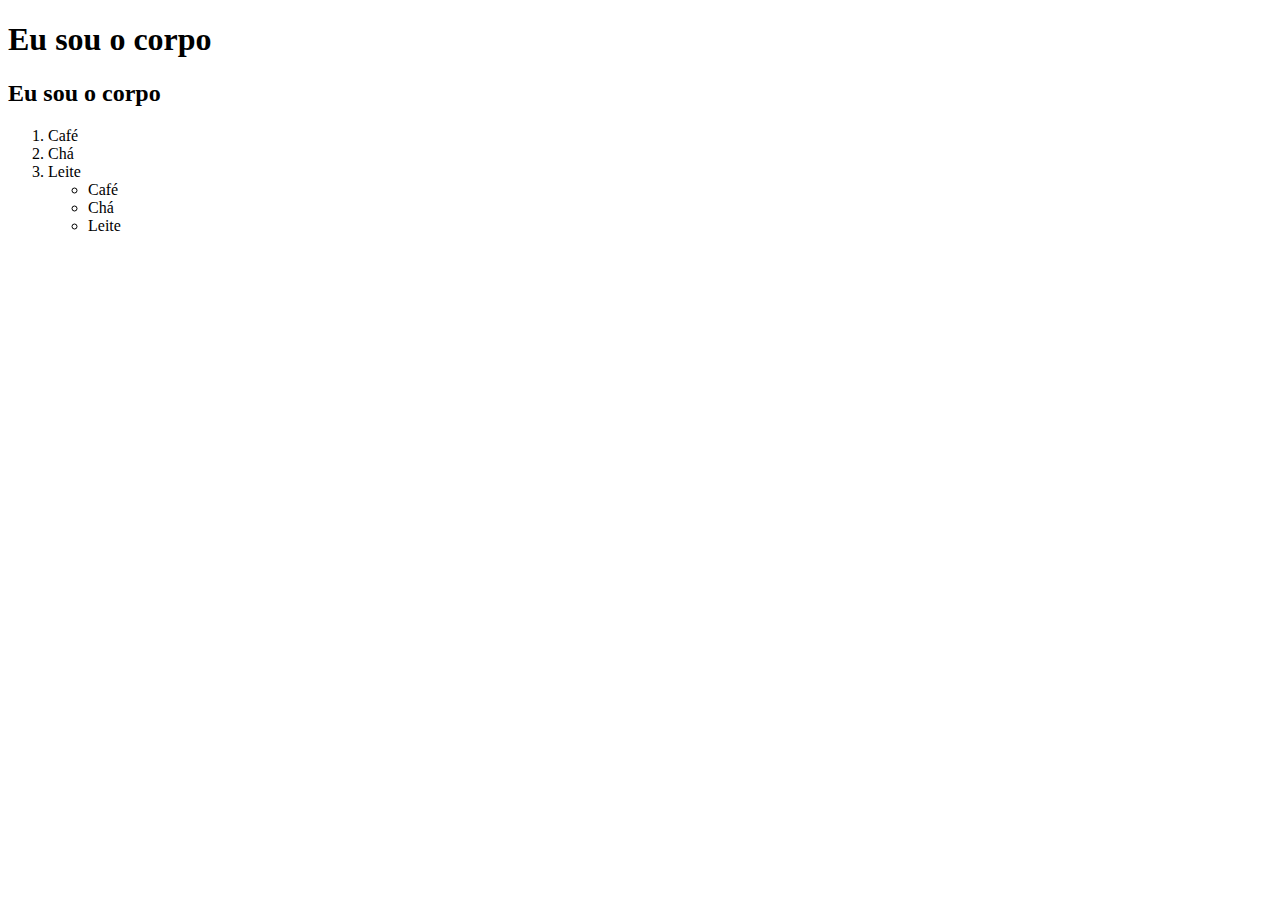
==== index.html @ 8d8fb108 "Add files via upload" ====
<!DOCTYPE html>
<html>
<head>
    <title>Olá, eu sou a cabeça</title>
</head>
<body>
    <h1>Eu sou o corpo</h1>
    <h2>Eu sou o corpo</h2>
    
</body>
<ol>
<li>Café</li>
<li>Chá</li>
<li>Leite</li>

<ul>

    <li>Café</li>
<li>Chá</li>
<li>Leite</li>
</ul>

</ol>
</html>
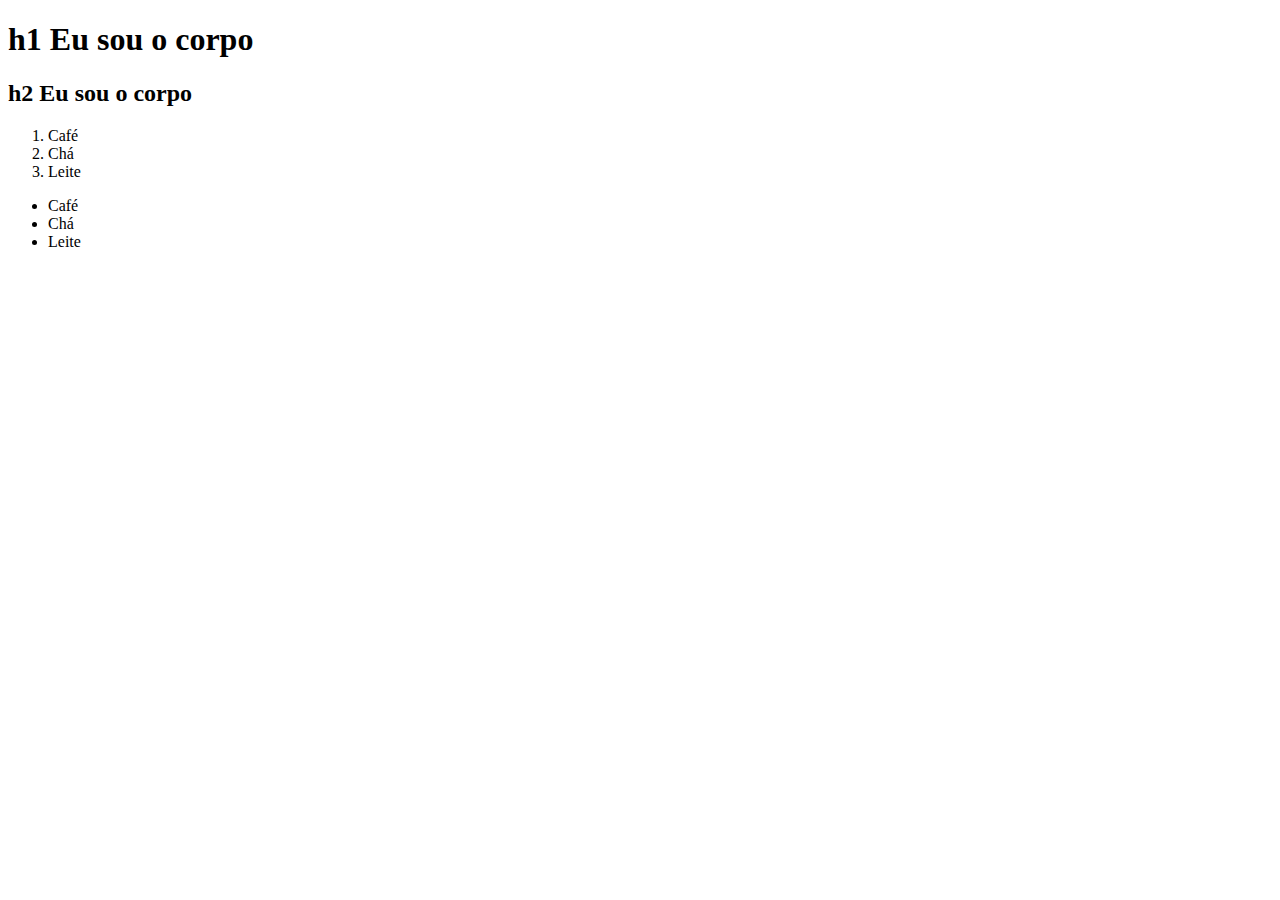
==== commit bc27e218: "Add files via upload" ====
--- a/index.html
+++ b/index.html
@@ -1,24 +1,23 @@
 <!DOCTYPE html>
-<html>
-<head>
-    <title>Olá, eu sou a cabeça</title>
-</head>
-<body>
-    <h1>Eu sou o corpo</h1>
-    <h2>Eu sou o corpo</h2>
-    
-</body>
-<ol>
-<li>Café</li>
-<li>Chá</li>
-<li>Leite</li>
+    <html>
+        <head>
+          <title>Olá, eu sou a cabeça</title>
+        </head>
+        <body>
+            <h1>h1 Eu sou o corpo</h1>
+            <h2>h2 Eu sou o corpo</h2>    
+        </body>
 
-<ul>
-
-    <li>Café</li>
-<li>Chá</li>
-<li>Leite</li>
-</ul>
-
-</ol>
+            <ol>
+                <li>Café</li>
+                <li>Chá</li>
+                <li>Leite</li>
+            </ol>
+               
+            <ul>
+            <li>Café</li>
+                <li>Chá</li>
+                <li>Leite</li>
+            </ul>
+            
 </html>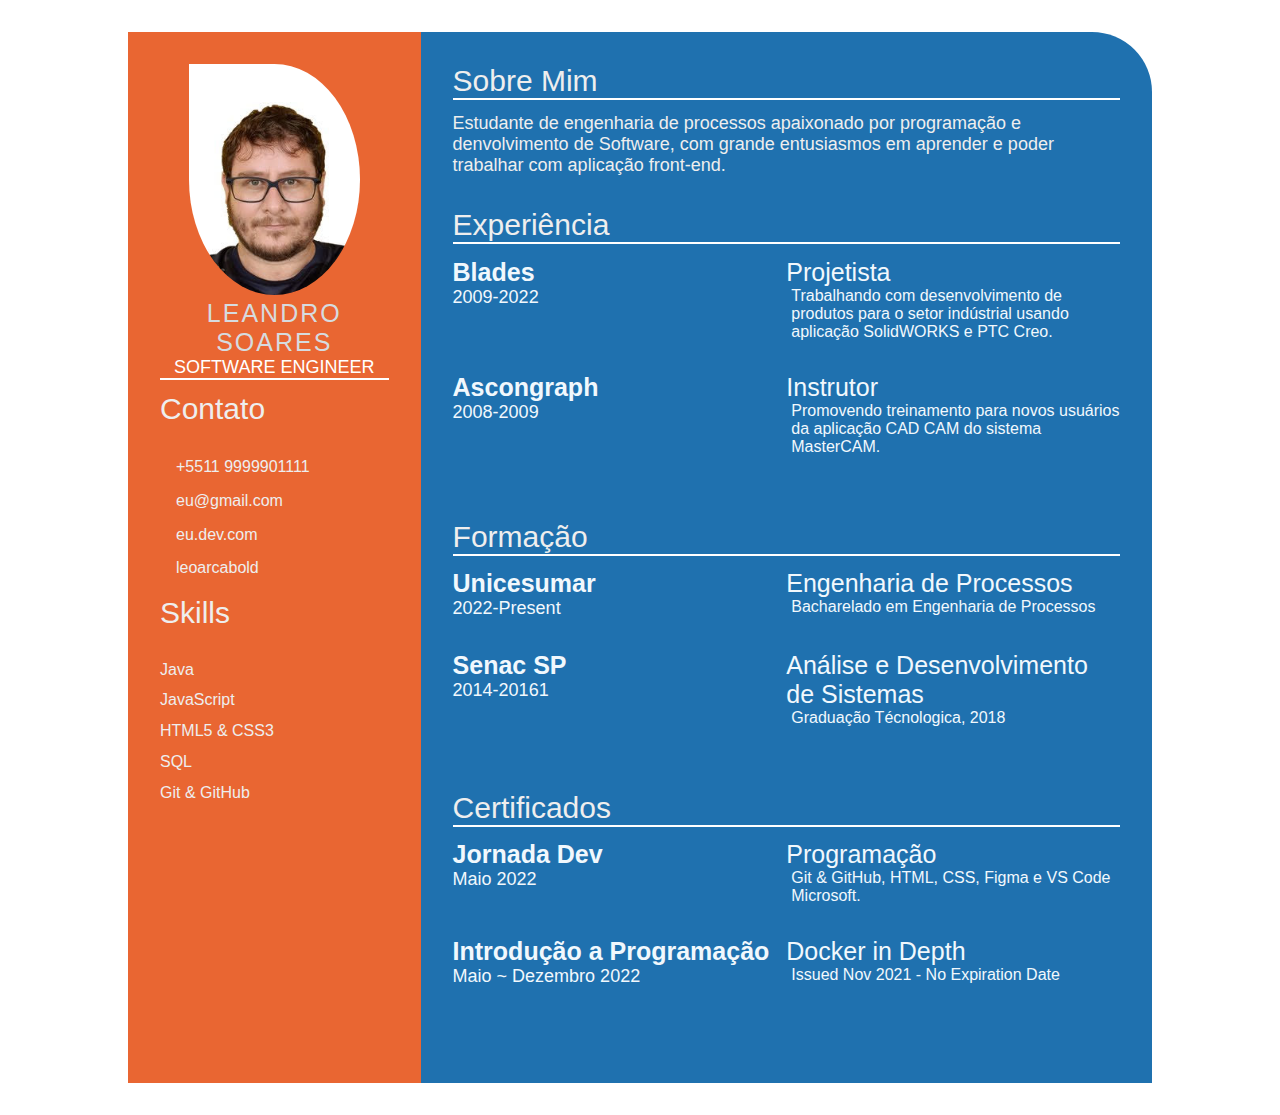
==== commit 612339c9: "alteracao-curriculo" ====
--- a/index.html
+++ b/index.html
@@ -1,23 +1,147 @@
+
 <!DOCTYPE html>
-    <html>
-        <head>
-          <title>Olá, eu sou a cabeça</title>
-        </head>
-        <body>
-            <h1>h1 Eu sou o corpo</h1>
-            <h2>h2 Eu sou o corpo</h2>    
-        </body>
+<html lang="en">
+<head>
+    <meta charset="UTF-8">
+    <meta http-equiv="X-UA-Compatible" content="IE=edge">
+    <meta name="viewport" content="width=device-width, initial-scale=1.0">
+    <title>Leandro CV</title>
 
-            <ol>
-                <li>Café</li>
-                <li>Chá</li>
-                <li>Leite</li>
-            </ol>
-               
-            <ul>
-            <li>Café</li>
-                <li>Chá</li>
-                <li>Leite</li>
-            </ul>
-            
-</html>+    <!-- Custom CSS -->
+    <link rel="stylesheet" href="style.css">
+</head>
+
+<body>
+    <main class="resume-contents">
+        <section class="left-section">
+            <div class="left-section-contents">
+                <div class="profile">
+                    <img class="profile-image" src="img/profile-image.jpg" alt="Profile image">
+                    <p class="name">LEANDRO SOARES</p>
+                    <p class="profession">Software Engineer</p>
+                </div>
+                <div class="contact-info">
+                    <p class="left-title">Contato</p>
+                    <ul>
+                        <li><i class="fa fa-phone"></i>+5511 9999901111
+                        </li>
+                        <li><i class="fa fa-envelope"></i>eu@gmail.com
+                        </li>
+                        <li><i class="fa fa-globe"></i>eu.dev.com
+                        </li>
+                        <li><i class="fa fa-github"></i>leoarcabold
+                        </li>
+                    </ul>
+                </div>
+                <div class="skills">
+                    <p class="left-title">Skills</p>
+                    <ul>
+                        <li><p>Java</p></li>
+                        <li><p>JavaScript</p></li>
+                        <li><p>HTML5 &amp; CSS3</p></li>
+                        <li><p>SQL</p></li>
+                        <li><p>Git &amp; GitHub</p></li>
+                    </ul>
+                </div>
+            </div>
+        </section>
+
+        <section class="right-section">
+            <div class="right-section-contents">
+                <section class="about gap">
+                    <div class="right-title">Sobre Mim</div>
+                    <p class="about-me-contents">
+                        Estudante de engenharia de processos apaixonado por programação e denvolvimento de Software, 
+                        com grande entusiasmos em aprender e poder trabalhar com aplicação front-end.
+                    </p>
+                </section>
+
+                <section class="experience gap">
+                    <div class="right-title">Experiência</div>
+                    <div class="experience-contents">
+                        <div class="exp-left">
+                            <p class="exp-company-name">Blades</p>
+                            <p class="exp-time-period">2009-2022</p>
+                        </div>
+                        <div class="exp-right">
+                            <p class="exp-position">Projetista</p>
+                            <p class="exp-desc">
+                                Trabalhando com desenvolvimento de produtos para o setor indústrial usando aplicação SolidWORKS e PTC Creo.  
+                            </p>
+                        </div>
+                    </div>
+                    <div class="experience-contents">
+                        <div class="exp-left">
+                            <p class="exp-company-name">Ascongraph</p>
+                            <p class="exp-time-period">2008-2009</p>
+                        </div>
+                        <div class="exp-right">
+                            <p class="exp-position">Instrutor</p>
+                            <p class="exp-desc">
+                                Promovendo treinamento para novos usuários da aplicação CAD CAM do sistema MasterCAM.
+                            </p>
+                        </div>
+                    </div>
+                    
+                </section>
+
+                <section class="education gap">
+                    <div class="right-title">Formação</div>
+                    <div class="education-contents">
+                        <div class="education-left">
+                            <p class="education-school-name">Unicesumar</p>
+                            <p class="educationp-time-period">2022-Present</p>
+                        </div>
+                        <div class="education-right">
+                            <p class="education-subject">Engenharia de Processos</p>
+                            <p class="education-desc">
+                                Bacharelado em Engenharia de Processos
+                            </p>
+                        </div>
+                    </div>
+                    <div class="education-contents">
+                        <div class="education-left">
+                            <p class="education-school-name">Senac SP</p>
+                            <p class="educationp-time-period">2014-20161</p>
+                        </div>
+                        <div class="education-right">
+                            <p class="education-subject">Análise e Desenvolvimento de Sistemas</p>
+                            <p class="education-desc">
+                                Graduação Técnologica, 2018
+                            </p>
+                        </div>
+                    </div>
+                </section>
+
+                <section class="awards gap">
+                    <div class="right-title">Certificados</div>
+                    <div class="awards-contents">
+                        <div class="awards-left">
+                            <p class="awards-company-name">Jornada Dev</p>
+                            <p class="awards-time-period">Maio 2022</p>
+                        </div>
+                        <div class="awards-right">
+                            <p class="awards-name">Programação</p>
+                            <p class="awards-desc">
+                                Git & GitHub, HTML, CSS, Figma e VS Code Microsoft.
+                            </p>
+                        </div>
+                    </div>
+                    <div class="awards-contents">
+                        <div class="awards-left">
+                            <p class="awards-company-name">Introdução a Programação</p>
+                            <p class="awards-time-period">Maio ~ Dezembro 2022</p>
+                        </div>
+                        <div class="awards-right">
+                            <p class="awards-name">Docker in Depth</p>
+                            <p class="awards-desc">
+                                Issued Nov 2021 - No Expiration Date
+                            </p>
+                        </div>
+                    </div>
+                </section>
+            </div>
+        </section>
+    </main>
+
+</body></html>--- a/style.css
+++ b/style.css
@@ -0,0 +1,147 @@
+* {
+    margin: 0;
+    padding: 0;
+    box-sizing: border-box;
+    list-style: none;
+    font-family: 'Roboto', sans-serif;
+}
+
+.resume-contents {
+    min-height: 100vh;
+    width: 80%;
+    margin: 2rem auto;
+    display: grid;
+    grid-template-columns: repeat(7, 1fr);
+}
+
+.left-section {
+    grid-column: span 2;
+    height: 100%;
+    background-color: #e96632;
+}
+
+.right-section {
+    grid-column: span 5;
+    height: 100%;
+    background-color: #1f71af;
+    border-radius: 0px 60px 0px 0px;
+}
+
+.left-section-contents{
+    padding: 2rem 2rem;
+}
+
+.profile {
+    width: 100%;
+    border-bottom: 2px solid #ffffff;
+    text-align: center;
+}
+
+.profile .profile-image {
+    width: 75%;
+    border-bottom-right-radius: 50%;
+    border-top-right-radius: 50%;
+    border-bottom-left-radius: 50%;
+}
+
+.name {
+    color: #D6DBDF;
+    font-size: 25px;
+    letter-spacing: 2px;
+    text-transform: uppercase;
+    text-align: center;
+
+}
+
+.profession {
+    color: #ffffff;
+    font-size: 18px;
+    text-transform: uppercase;
+    text-align: center;
+}
+
+/* .contact-info { border-bottom: 2px solid #1B2631; } */
+.left-title {
+    color: #eeeeee;
+    font-size: 30px;
+    margin-top: 5%;
+}
+
+.contact-info ul {
+    padding-top: 1.5rem;
+}
+
+.contact-info ul li,
+.references ul li {
+    padding: .4rem 0;
+    color: #eeeeee;
+}
+
+.contact-info ul li i,
+.references ul li i {
+    padding-right: 1rem;
+    font-size: 18px;
+    color: #eeeeee;
+}
+
+.skills ul {
+    padding-top: 1.5rem;
+}
+.skills ul li p {
+    padding: .4rem 0;
+    color: #eeeeee;
+}
+
+.right-section-contents {
+    padding: 2rem 2rem;
+}
+
+.right-title {
+    color: #eeeeee;
+    font-size: 30px;
+    margin-bottom: 2%;
+    border-bottom: 2px solid #ffffff;
+}
+
+.gap {
+    padding-bottom: 2rem;
+}
+.about-me-contents {
+    font-size: 18px;
+    color: #eeeeee;
+}
+
+.experience-contents,
+.education-contents,
+.awards-contents {
+    display: grid;
+    grid-template-columns: repeat(2, 1fr);
+    padding-bottom: 2rem;
+    color: #F1F8FD;
+}
+
+.exp-company-name,
+.education-school-name,
+.awards-company-name {
+    font-size: 25px;
+    font-weight: bold;
+}
+
+.exp-time-period,
+.educationp-time-period,
+.awards-time-period {
+    font-size: 18px;
+}
+
+.exp-position,
+.education-subject,
+.awards-name {
+    font-size: 25px;
+}
+
+.exp-desc,
+.education-desc,
+.awards-desc {
+    font-size: 16px;
+    padding-left: 5px;
+}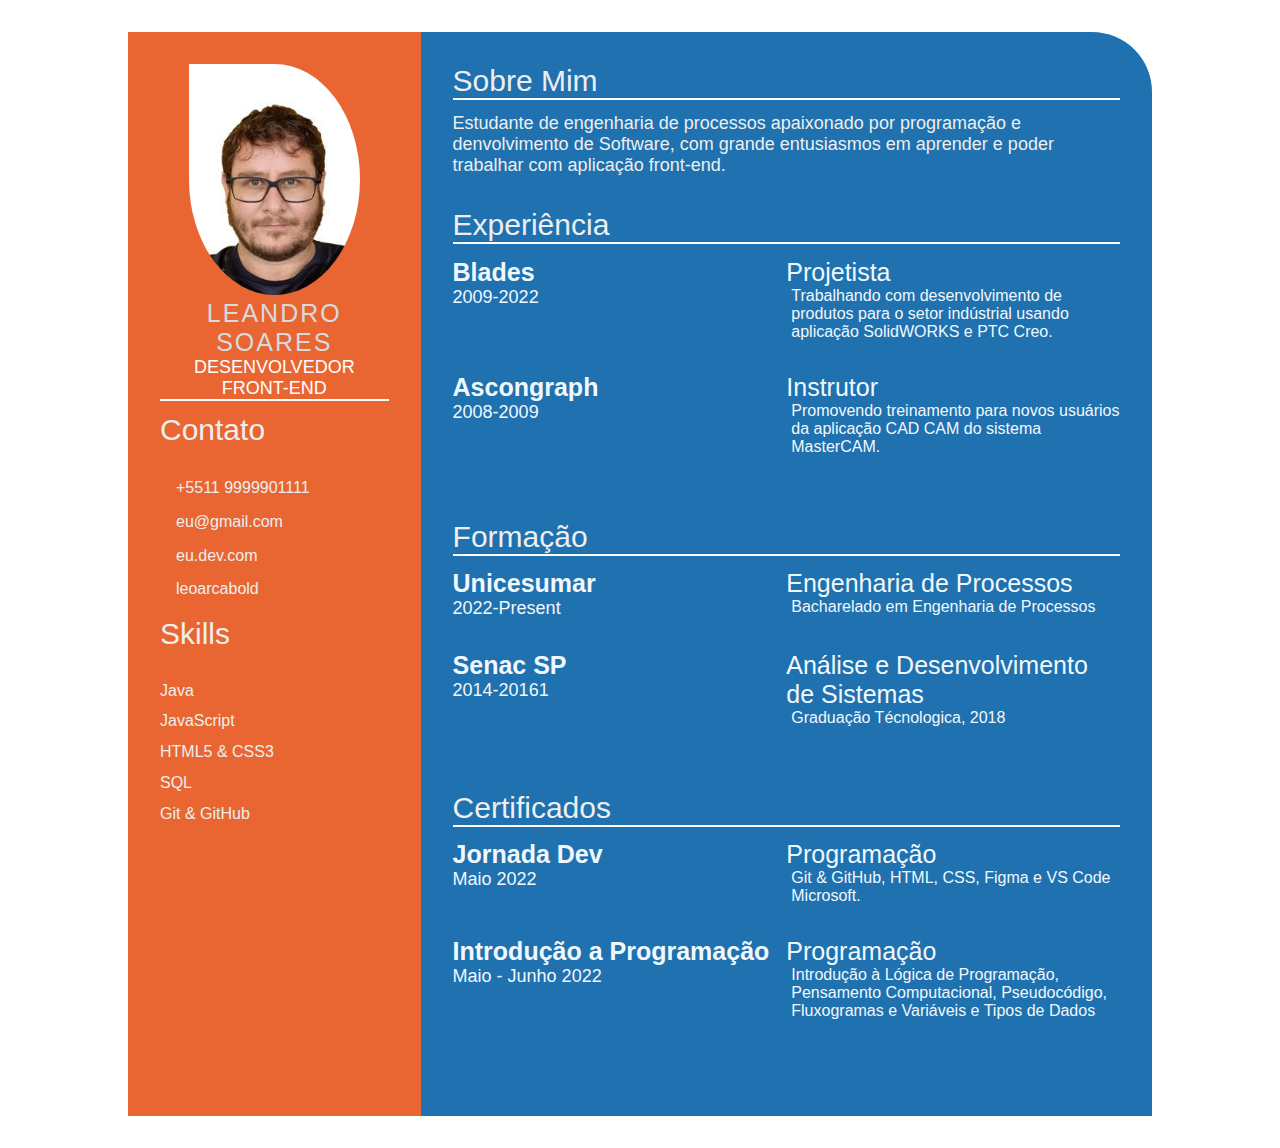
==== commit 247cb3b4: "rev-04" ====
--- a/index.html
+++ b/index.html
@@ -18,7 +18,7 @@
                 <div class="profile">
                     <img class="profile-image" src="img/profile-image.jpg" alt="Profile image">
                     <p class="name">LEANDRO SOARES</p>
-                    <p class="profession">Software Engineer</p>
+                    <p class="profession">Desenvolvedor Front-End</p>
                 </div>
                 <div class="contact-info">
                     <p class="left-title">Contato</p>
@@ -130,12 +130,12 @@
                     <div class="awards-contents">
                         <div class="awards-left">
                             <p class="awards-company-name">Introdução a Programação</p>
-                            <p class="awards-time-period">Maio ~ Dezembro 2022</p>
+                            <p class="awards-time-period">Maio - Junho 2022</p>
                         </div>
                         <div class="awards-right">
-                            <p class="awards-name">Docker in Depth</p>
+                            <p class="awards-name">Programação</p>
                             <p class="awards-desc">
-                                Issued Nov 2021 - No Expiration Date
+                                Introdução à Lógica de Programação, Pensamento Computacional, Pseudocódigo, Fluxogramas e Variáveis e Tipos de Dados
                             </p>
                         </div>
                     </div>
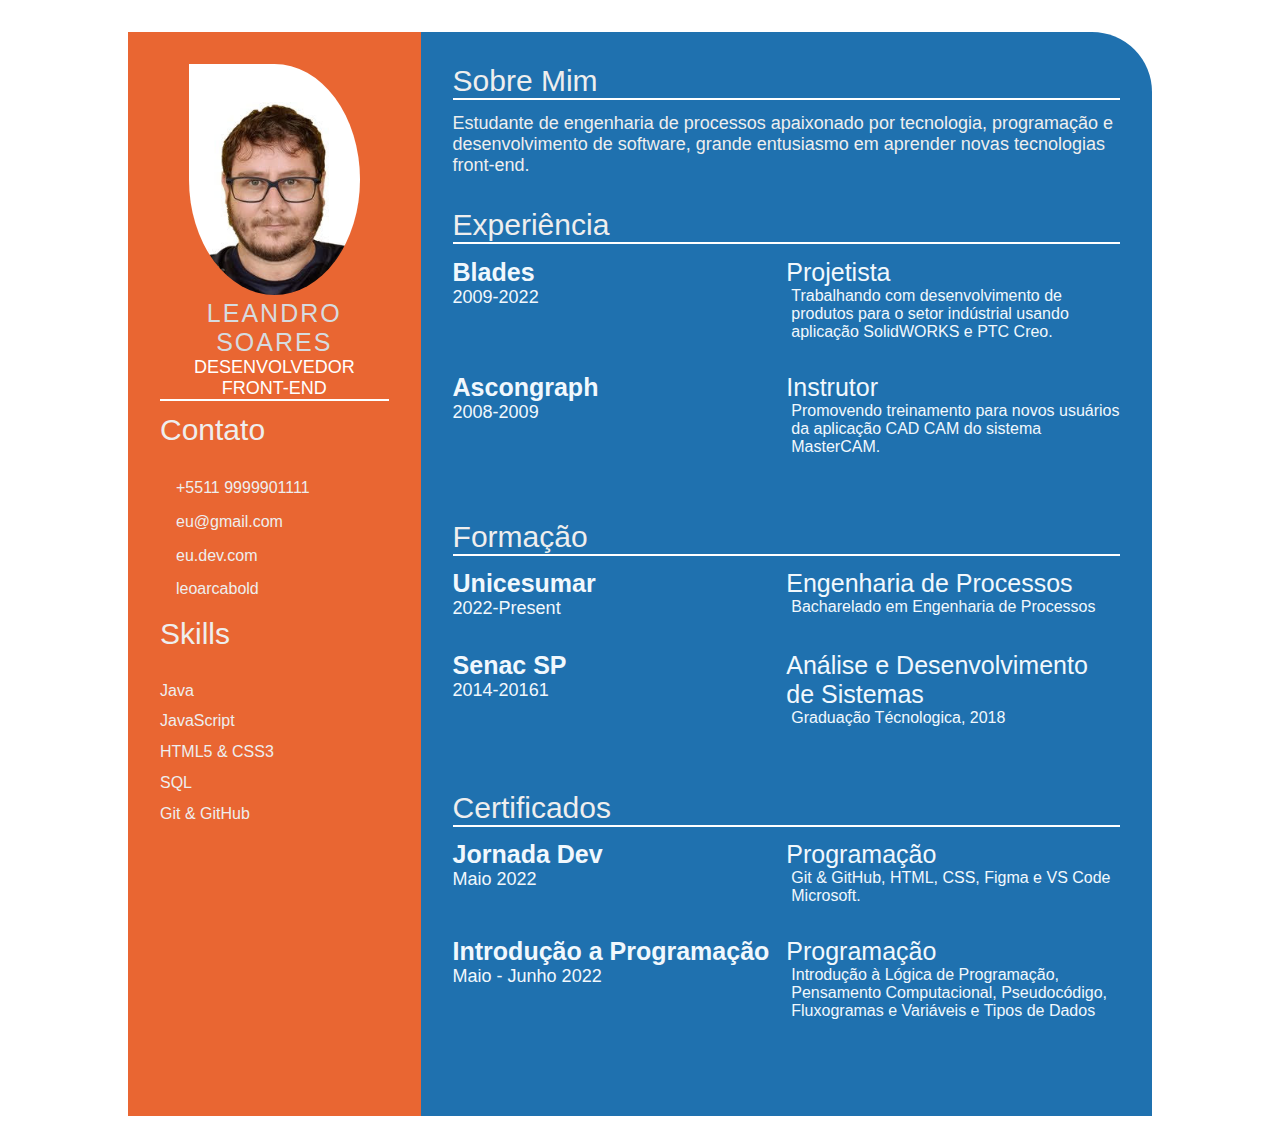
==== commit b51703df: "rev-04" ====
--- a/index.html
+++ b/index.html
@@ -51,8 +51,8 @@
                 <section class="about gap">
                     <div class="right-title">Sobre Mim</div>
                     <p class="about-me-contents">
-                        Estudante de engenharia de processos apaixonado por programação e denvolvimento de Software, 
-                        com grande entusiasmos em aprender e poder trabalhar com aplicação front-end.
+                        Estudante de engenharia de processos apaixonado por tecnologia, programação e desenvolvimento de software, 
+                        grande entusiasmo em aprender novas tecnologias front-end.
                     </p>
                 </section>
 
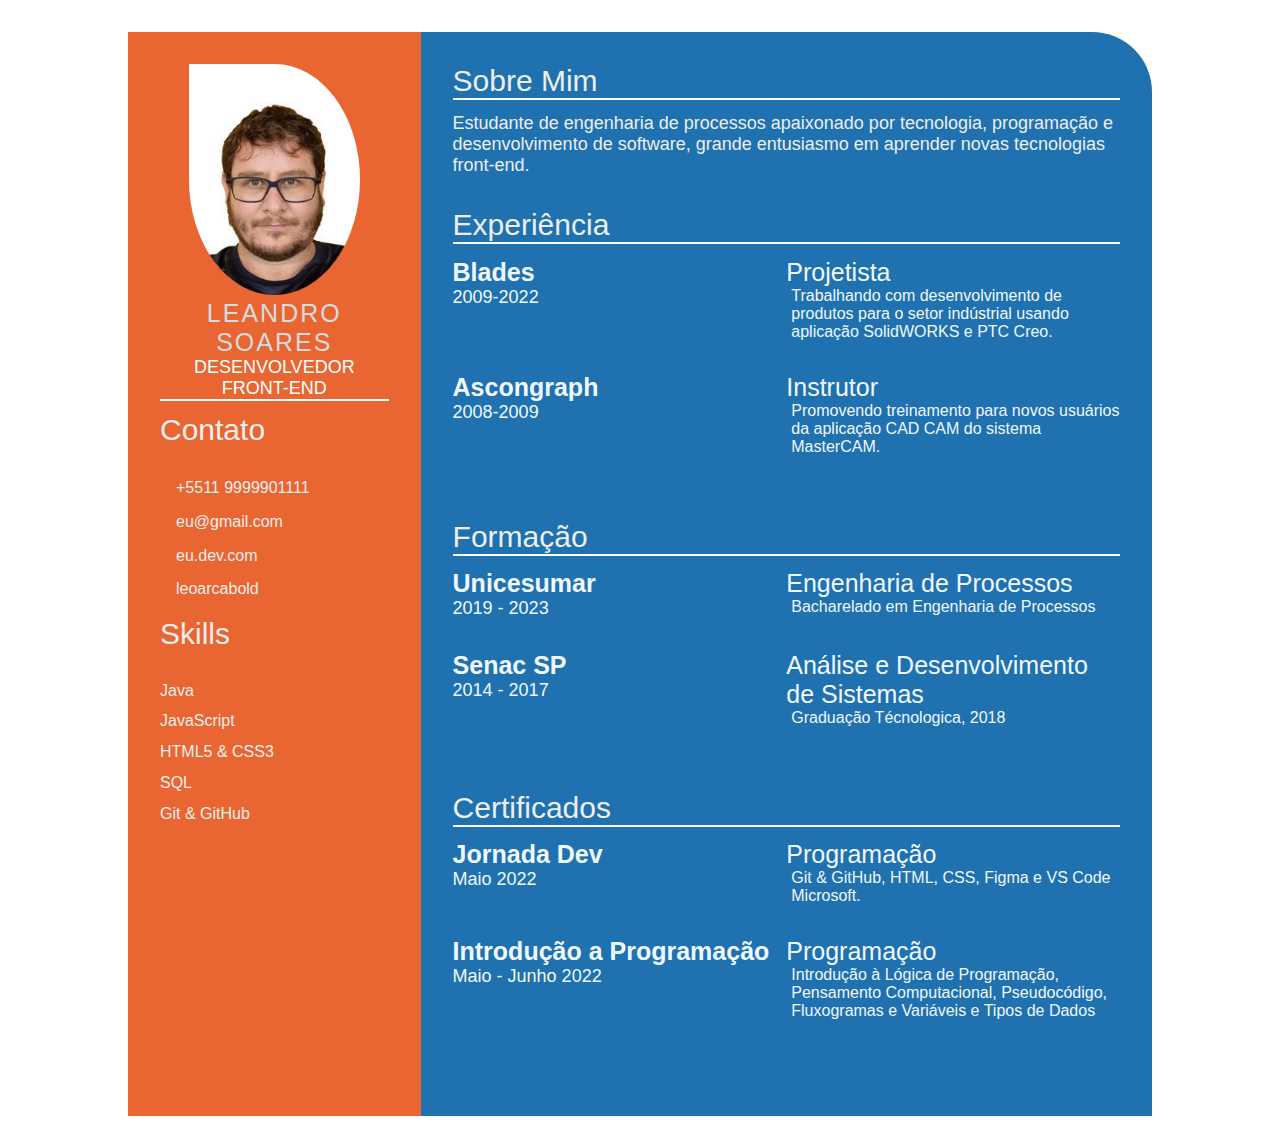
==== commit cf013797: "Update index.html" ====
--- a/index.html
+++ b/index.html
@@ -90,7 +90,7 @@
                     <div class="education-contents">
                         <div class="education-left">
                             <p class="education-school-name">Unicesumar</p>
-                            <p class="educationp-time-period">2022-Present</p>
+                            <p class="educationp-time-period">2019 - 2023</p>
                         </div>
                         <div class="education-right">
                             <p class="education-subject">Engenharia de Processos</p>
@@ -102,7 +102,7 @@
                     <div class="education-contents">
                         <div class="education-left">
                             <p class="education-school-name">Senac SP</p>
-                            <p class="educationp-time-period">2014-20161</p>
+                            <p class="educationp-time-period">2014 - 2017</p>
                         </div>
                         <div class="education-right">
                             <p class="education-subject">Análise e Desenvolvimento de Sistemas</p>
